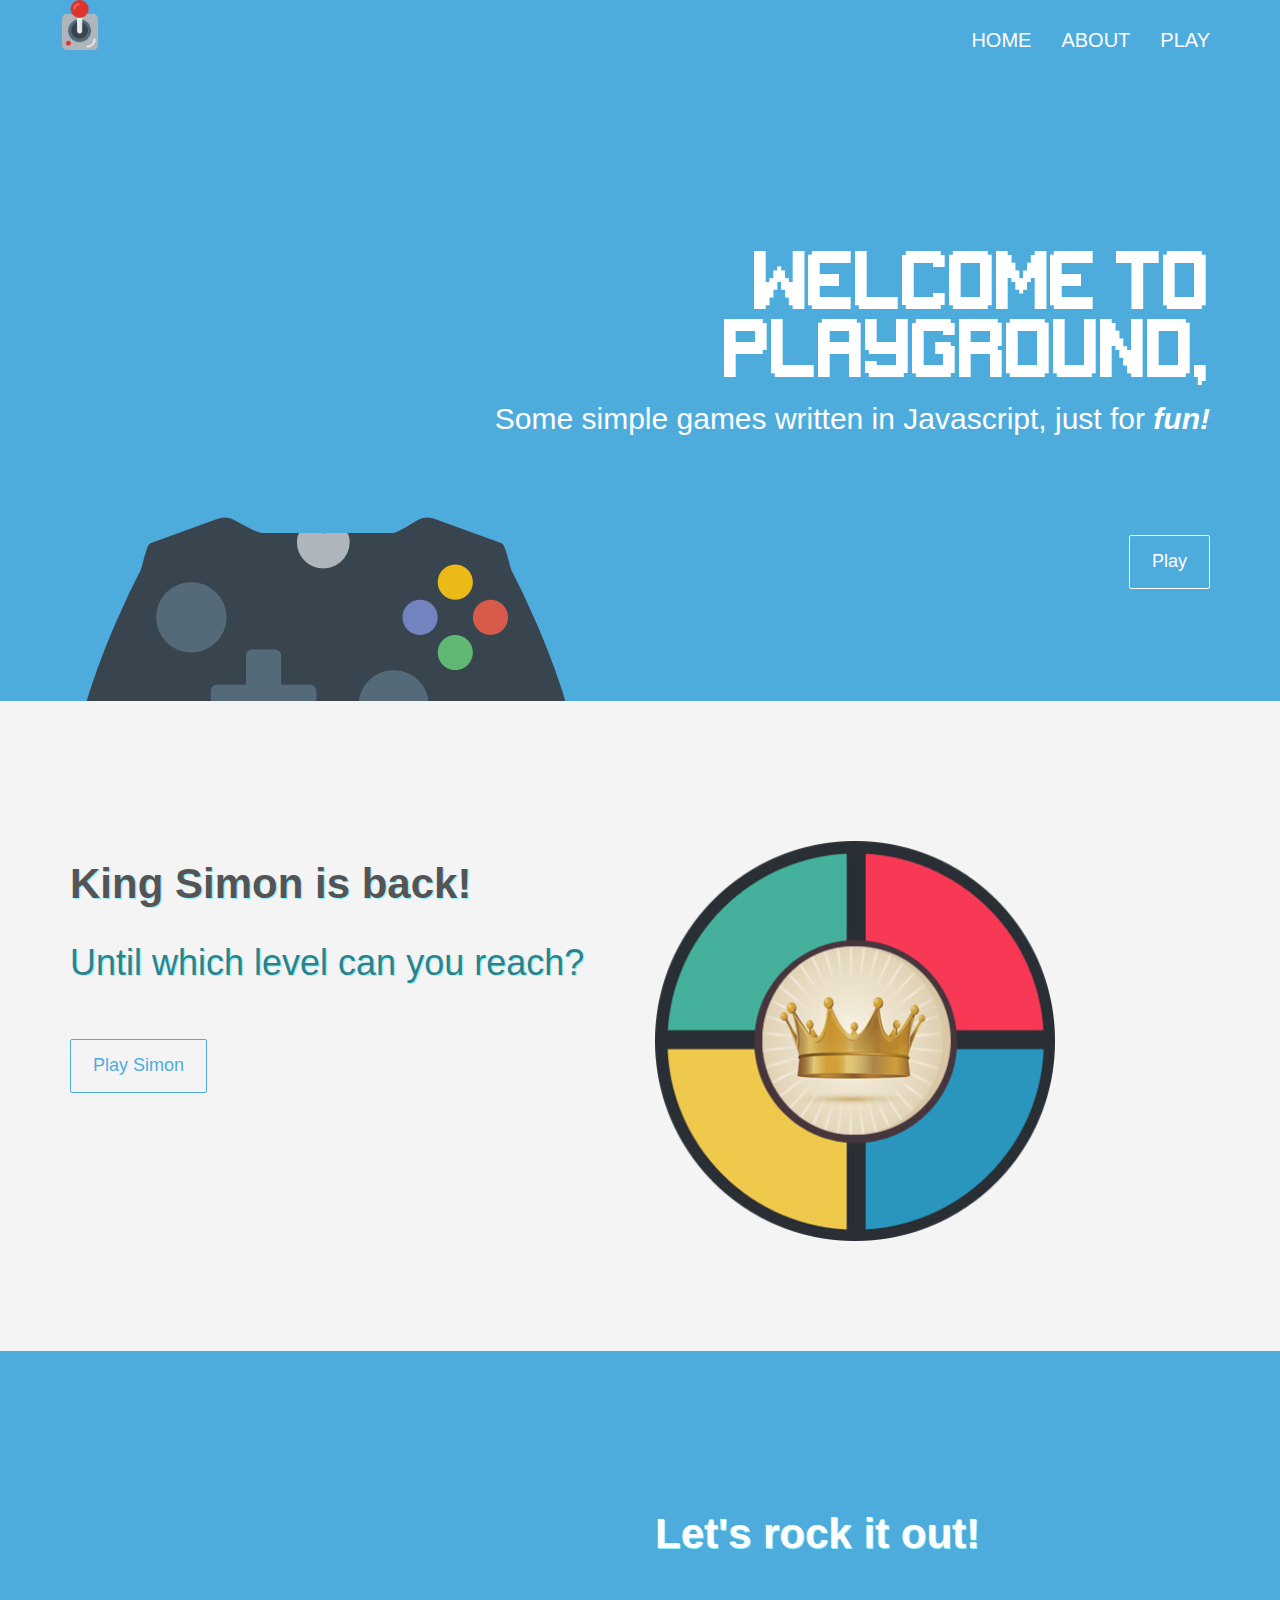
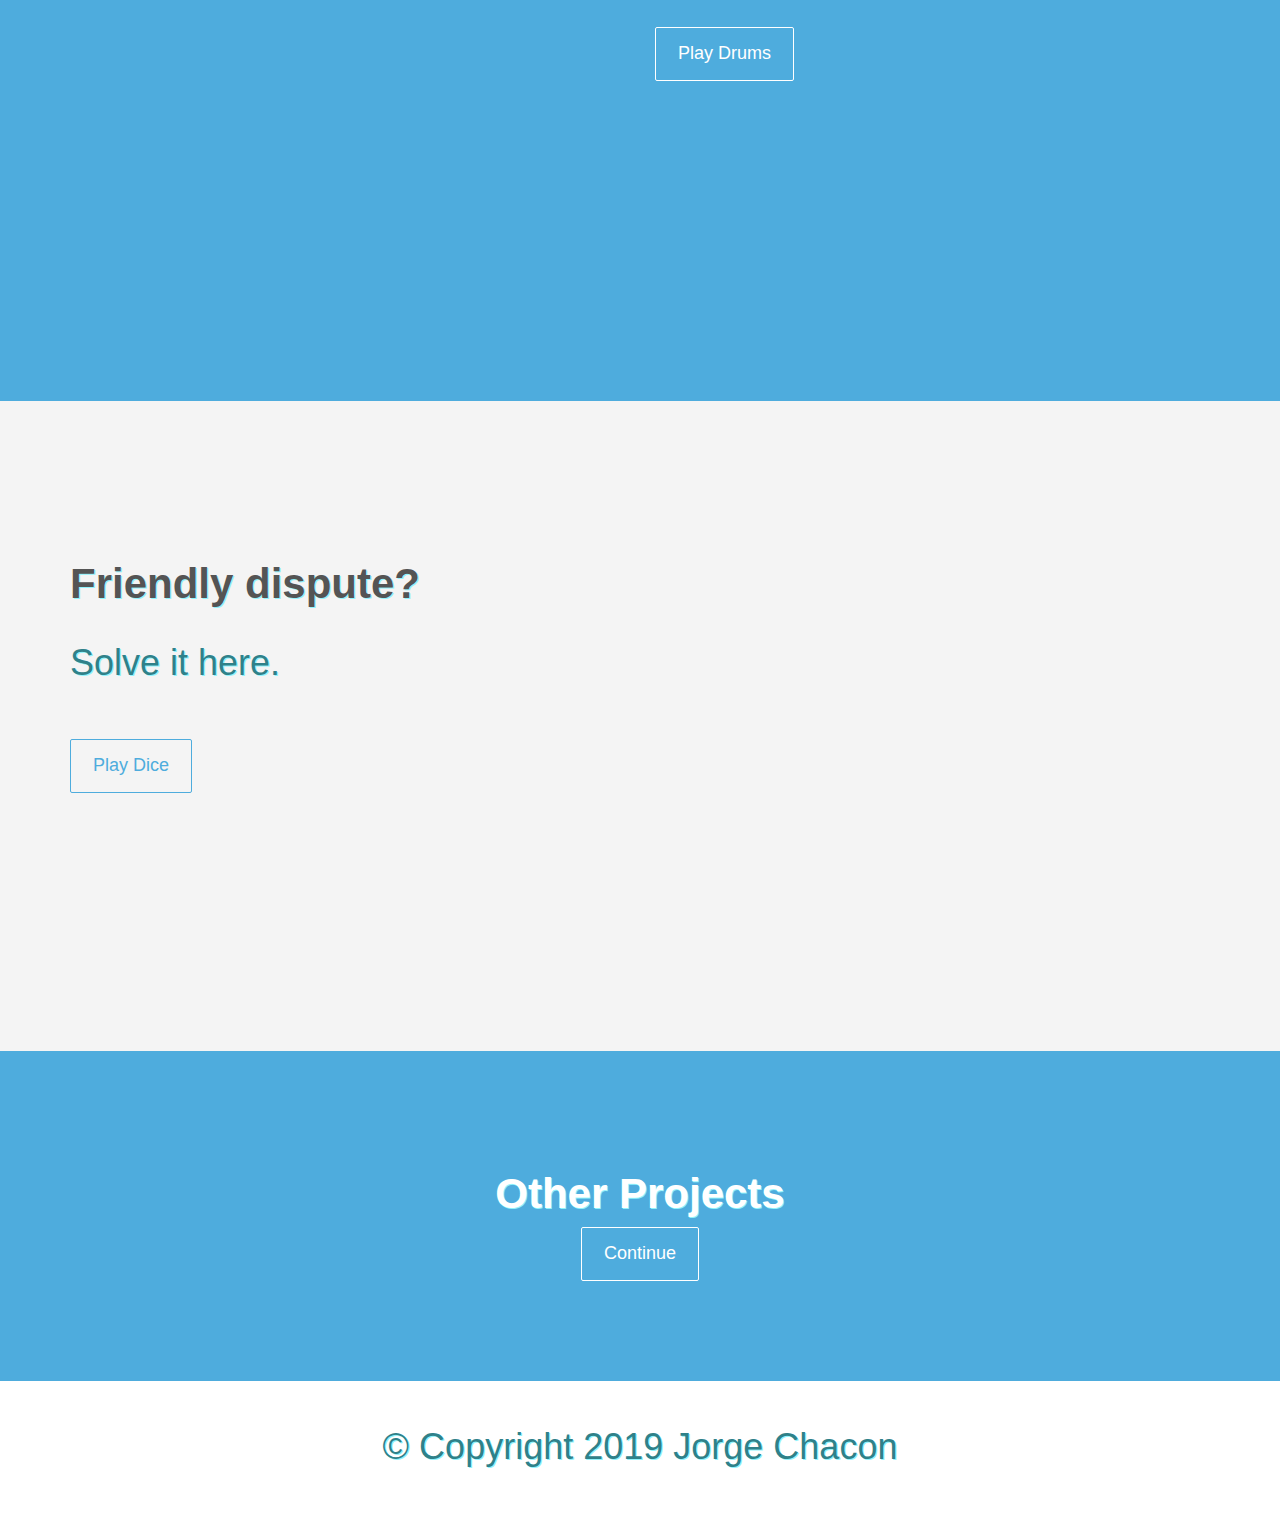
==== projects/games/index.html @ 7b8a5d4b "Add files via upload" ====
<!DOCTYPE html>
<html lang="en"><head>
  <meta charset="utf-8">
  <title>Welcome To Playground</title>
  <meta name="keywords" content="">
  <meta name="description" content="">
  <meta name="viewport" content="width=device-width">

  <meta property="og:title" content="">
	<meta property="og:type" content="website">
	<meta property="og:url" content="">
	<meta property="og:site_name" content="">
	<meta property="og:description" content="">

  <!-- Styles -->
  <link rel="stylesheet" href="css/font-awesome.min.css">
  <link rel="stylesheet" href="css/animate.css">
  <link href='http://fonts.googleapis.com/css?family=Dr+Sugiyama|Lato:400,100,100italic,300,300italic,400italic,700,700italic,900,900italic' rel='stylesheet' type='text/css'>

  <!-- Fontawesome Icons -->
  <link rel="stylesheet" href="https://use.fontawesome.com/releases/v5.8.1/css/all.css" integrity="sha384-50oBUHEmvpQ+1lW4y57PTFmhCaXp0ML5d60M1M7uH2+nqUivzIebhndOJK28anvf" crossorigin="anonymous">
  <link rel="stylesheet" href="css/bootstrap.min.css">
  <link rel="stylesheet" href="css/main.css">

  <script src="js/modernizr-2.7.1.js"></script>

  <!-- Fav and touch icons -->
  <link rel="android-chrome" sizes="512x512" href="android-chrome-512x512.png">
  <link rel="apple-touch-icon" href="apple-touch-icon.png">
  <link rel="shortcut icon" href="favicon.ico">
</head>

<body>

    <div class="navbar navbar-inverse navbar-static-top">
      <div class="container">
        <div class="navbar-header">
          <button type="button" class="navbar-toggle" data-toggle="collapse" data-target=".navbar-collapse">
            <span class="icon-bar"></span>
            <span class="icon-bar"></span>
            <span class="icon-bar"></span>
          </button>
          <a class="navbar-brand" href="index.html"><img class="logo"src="img/logo.png" alt="Logo"></a>
        </div>
        <div class="navbar-collapse collapse">
          <ul class="nav navbar-nav navbar-right">
            <li><a href="index.html">Home</a></li>
            <li><a href="#about">About</a></li>
            <li><a href="#contact">Play</a></li>
          </ul>
        </div><!--/.navbar-collapse -->
      </div>
    </div>

    <!--Header-->
    <section id="header">
      <div class="container">
        <div class="row header-text">
          <div class="col-sm-8 pull-right text-right">
           <div class="margin-100">
            <h1>Welcome To Playground,</h1>
            <h3>Some simple games written in Javascript, just for <strong><em>fun!</em></strong></h3>
           </div>
            <a href="#main1" class="btn btn-primary btn-lg">Play <i class="fas fa-dice"></i></a>
          </div>
        </div>

        <div class="row">
          <div class="col-sm-4 text-center wow fadeInUp">
            <img class="header-img" src="img/header1.png" alt="Header Image">
          </div>
        </div>

      </div>
    </section>


    <!--Main 1-->
    <section id="main1">
      <div class="container">
        <div class="row">
          <div class="col-sm-6 margin-30">
            <h2>King Simon is back!</h2><br />
            <p>Until which level can you reach?</p><br />
            <br />
            <a href="games/Simon/index.html" class="btn btn-secondary btn-lg">Play Simon <i class="fas fa-hand-pointer"></i></a>
          </div>

          <div class="col-sm-6 wow fadeInUpBig">
            <img class="main1-img img-responsive pull-right" src="img/main1.png" alt="Main1 Image">
          </div>
        </div>
      </div>
    </section>

    <!--Main 2-->
    <section id="main2">
      <div class="container">
        <div class="row">

          <div class="col-sm-6 wow fadeInUpBig">
            <img class="main2-img pull-left" src="img/main2.png" alt="Main2 Image">
          </div>

          <div class="col-sm-6 margin-30">
            <h2 class="white">Let's rock it out!</h2><br />
            <br />

            <br />
            <a href="games/Drum/index.html" class="btn btn-primary btn-lg">Play Drums <i class="fas fa-drum"></i></a>
          </div>

        </div>
      </div>
    </section>
    <!--Main 1-->
    <section id="main1">
      <div class="container">
        <div class="row">
          <div class="col-sm-6 margin-30">
            <h2>Friendly dispute?</h2><br />
            <p>Solve it here.</p><br />
            <br />
            <a href="games/Dice/index.html" class="btn btn-secondary btn-lg">Play Dice <i class="fas fa-dice"></i></a>
          </div>

          <div class="col-sm-6 wow fadeInUpBig">
            <img class="main3-img img-responsive pull-right" src="img/main3.png" alt="Main1 Image">
          </div>
        </div>
      </div>
    </section>

    <!--Message-->
    <section id="message">
      <div class="container">
        <div class="row">
          <div class="col-sm-12 text-center">
            <h2 class="white">Other Projects</h2>
            <a href="../../index.html" class="btn btn-primary btn-lg">Continue <i class="fas fa-pencil-ruler"></i></a>
          </div>
        </div>
      </div>
    </section>

    <footer>
      <div class="container">
        <div class="row">
          <div class="col-sm-12 text-center">
            <p>© Copyright 2019 <i class="fas fa-robot icon-foot"></i> Jorge Chacon</p>
          </div>
        </div>
      </div>
    </footer>

    <!-- Javascript
    ================================================== -->
    <!-- Placed at the end of the document so the pages load faster -->
    <script src="//ajax.googleapis.com/ajax/libs/jquery/2.1.0/jquery.min.js"></script>
    <script>window.jQuery || document.write('<script src="js/jquery-2.1.0.min.js"><\/script>')</script>
    <script src="js/bootstrap.min.js"></script>
    <script src="js/wow.min.js"></script>
    <script src="js/main.js"></script>

    <script>
      new WOW().init();
    </script>


    </body>
</html>
---- projects/games/css/main.css ----
/*!
 * Perth
 * PSD Created by Peter Finlan http://dribbble.com/peterfinlan
 *
 * Coding by Theme Armada
 * Visit us for more Bootstrap themes at: http://www.themearmada.com
 * Handcrafted with love in Atlanta!
 */

/* ==========================================================================
   Global styles
   ========================================================================== */
   @font-face {
     font-family: Gameplay;
     src: url('../fonts/Gameplay.ttf');
   }
h1{
  font-family: 'Gameplay';
}
@import url('https://fonts.googleapis.com/css?family=Roboto:300,400,900&display=swap');
h2{
  font-family: 'Roboto', sans-serif;
  font-weight: 900;
}
h3,p, .navbar-nav {
  font-family: 'Roboto', sans-serif;
  font-weight: 400;
}




h1 {
  font-size: 62px;
  color: #ffffff;
}


h2 {
  font-size: 42px;
  /* font-weight: 300; */
  color: #545454;
  text-shadow: 1px 1px #91f3fc;
}

h3 {
  font-size: 30px;
  /* font-weight: 300; */
  color: #ffffff;
}

p {
  color: #2f8189;
  font-size: 36px;
  text-shadow: 1px 1px #91f3fc;
}


/*-------------------Margins----------------*/
.margin-0 {
    margin-bottom: 0 !important;
}
.margin-10 {
    margin-bottom: 10px !important;
}
.margin-15 {
    margin-bottom: 15px !important;
}
.margin-20 {
    margin-bottom: 20px !important;
}
.margin-30 {
    margin-bottom: 30px !important;
}
.margin-40 {
    margin-bottom: 40px !important;
}
.margin-50 {
    margin-bottom: 50px !important;
}
.margin-60 {
    margin-bottom: 60px !important;
}
.margin-70 {
    margin-bottom: 70px !important;
}
.margin-80 {
    margin-bottom: 80px !important;
}
.margin-90 {
    margin-bottom: 90px !important;
}
.margin-100 {
    margin-bottom: 100px !important;
}



/*-------------------Buttons----------------*/
.btn {
    -moz-user-select: none;
    background-image: none;
    border: 1px solid rgba(0, 0, 0, 0);
    border-radius: 2px;
    cursor: pointer;
    display: inline-block;
    font-size: 14px;
    font-weight: 400;
    line-height: 1.42857;
    margin-bottom: 0;
    padding: 6px 12px;
    text-align: center;
    vertical-align: middle;
    white-space: nowrap;
}

.btn-lg {
    border-radius: 2px;
    font-size: 18px;
    line-height: 1.33;
    padding: 14px 22px;
}

.btn-primary {
    background-color: transparent;
    border-color: #FFFFFF;
    color: #FFFFFF;
}

.btn-primary:hover, .btn-primary:focus, .btn-primary:active, .btn-primary.active, .open .dropdown-toggle.btn-primary {
    background-color: #ffffff;
    border-color: #FFFFFF;
    color: #545454;

    -webkit-transition: all 0.35s ease-in-out;
    -moz-transition: all 0.35s ease-in-out;
    -o-transition: all 0.35s ease-in-out;
    transition: all 0.35s ease-in-out;
}

.btn-secondary {
    background-color: transparent;
    border-color: #4eacdd;
    color: #4eacdd;
}

.btn-secondary:hover, .btn-secondary:focus, .btn-secondary:active, .btn-secondary.active, .open .dropdown-toggle.btn-secondary {
    background-color: #4eacdd;
    border-color: #4eacdd;
    color: #ffffff;

    -webkit-transition: all 0.35s ease-in-out;
    -moz-transition: all 0.35s ease-in-out;
    -o-transition: all 0.35s ease-in-out;
    transition: all 0.35s ease-in-out;
}


/*-------------------Colors----------------*/
.dark-gray {
  color: #545454;
}

.light-gray {
  color: #f4f4f4;
}

.white {
  color: #ffffff;
}

.green {
  color: #13c4af;
}

.blue {
  color: #4eacdd;
}



/* ==========================================================================
   Navigation styles
   ========================================================================== */
.navbar-inverse {
    background-color: #4eabde;
    border-color: rgba(0, 0, 0, 0);
}

.navbar-brand {
    padding: 0px;
}
.logo{
  width: 50px;
}

.navbar {
  margin-bottom: 0px;
}

.navbar-inverse .navbar-nav > li > a {
    color: #ffffff;
    font-weight: 400;
    text-transform: uppercase;
    font-size: 20px;
    padding-top: 30px;
    padding-bottom: 0;
    /* padding-right: 100px; */
}

.navbar-inverse .navbar-toggle {
    border-color: rgba(0, 0, 0, 0);
}

.navbar-inverse .navbar-toggle:hover, .navbar-inverse .navbar-toggle:focus {
    background-color: rgba(0, 0, 0, 0);
}

.navbar-inverse .navbar-collapse, .navbar-inverse .navbar-form {
    border-color: rgba(0, 0, 0, 0);
    border: 0px;
    box-shadow: 0 0px 0 rgba(0, 0, 0, 0.0) inset;
}







/* ==========================================================================
   Main styles
   ========================================================================== */
#header {
  background: #4eacdd;
  height: 650px;
  overflow: hidden;
}


.header-text {
  padding-top: 175px;
}

.header-img {
  margin-top: -150px;
}

#main1 {
  background: #f4f4f4;
  padding-top: 140px;
  min-height: 650px;
  overflow: hidden;
  height: auto;
}

.main1-img {
  position: absolute;
  width: 400px;
}


blockquote {
    border-left: 8px solid #4eacdd;
    font-size: 16.5px;
    color: #7e7e7e;
    font-style: italic;
    margin: 0 0 20px;
    padding: 0px 20px;
}

#main2 {
  background: #4eacdd;
  padding-top: 140px;
  height: 650px;
  overflow: hidden;
}

.main2-img {
    left: 0;
    /* margin-left: -100px; */
    /* margin-top: 50px; */
    position: absolute;
    width: 500px;
}


#message {
  padding: 100px 0px;
  background: #4eacdd;
}

#bottom {
  padding: 220px 0px;
  background: #f4f4f4;
  overflow-y: hidden;
}

.social li a {
  width: 60px;
  height: 60px;
  border-radius: 30px;
  border: 2px solid #545454;
  background: transparent;
  color: #545454;
  padding: 14px 16px;
  display: block;
}

.social li a:hover {
  border: 2px solid #aeaeae;
  background: transparent;
  color: #aeaeae;

  -webkit-transition: all 0.35s ease-in-out;
    -moz-transition: all 0.35s ease-in-out;
    -o-transition: all 0.35s ease-in-out;
    transition: all 0.35s ease-in-out;
}

.social li {
  margin-left: 15px;
  margin-right: 15px;
}

.form-control {
    background-color: #FFFFFF;
    background-image: none;
    border: 0 solid #CCCCCC;
    border-radius: 2px;
    box-shadow: 0 1px 1px rgba(0, 0, 0, 0.075) inset;
    color: #555555;
    display: block;
    font-size: 14px;
    height: 55px;
    line-height: 1.42857;
    padding: 6px 12px;
    transition: border-color 0.15s ease-in-out 0s, box-shadow 0.15s ease-in-out 0s;
    width: 100%;
}

footer {
  background: #ffffff;
  padding: 40px 0px;
}



/* ==========================================================================
   Mobile styles
   ========================================================================== */
/* Landscape phones and down */
@media (max-width: 480px) {

.header-img {
  position: absolute;
  margin-left: -120px;
  left:0;
}

#main1 {
   padding-bottom: 170px;
}

.navbar-nav {
  text-align: right;
}

.main2-img {
    margin-left: 150px;
    margin-top: 360px;
    width: 100%;
    max-width: 600px;
}

}

/* Landscape phone to portrait tablet */
@media (min-width: 481px) and (max-width: 767px) {

.header-img {
  position: absolute;
  margin-left: -30px;
  left:0;
}

#main1 {
   padding-bottom: 170px;
}

.navbar-nav {
  text-align: right;
}

.main2-img {
    margin-left: 150px;
    margin-top: 260px;
    width: 100%;
    max-width: 600px;
}

}


/* Portrait tablet to landscape and desktop */
@media (min-width: 768px) and (max-width: 991px) {

.main2-img {
    margin-left: -550px;

}


}



/* Desktops and laptops */
@media (min-width: 992px) and (max-width: 1199px) {

.main2-img {
    margin-left: -400px;

}

}



/* Large screens */
@media (min-width: 1200px) and (max-width: 3000px) {

}
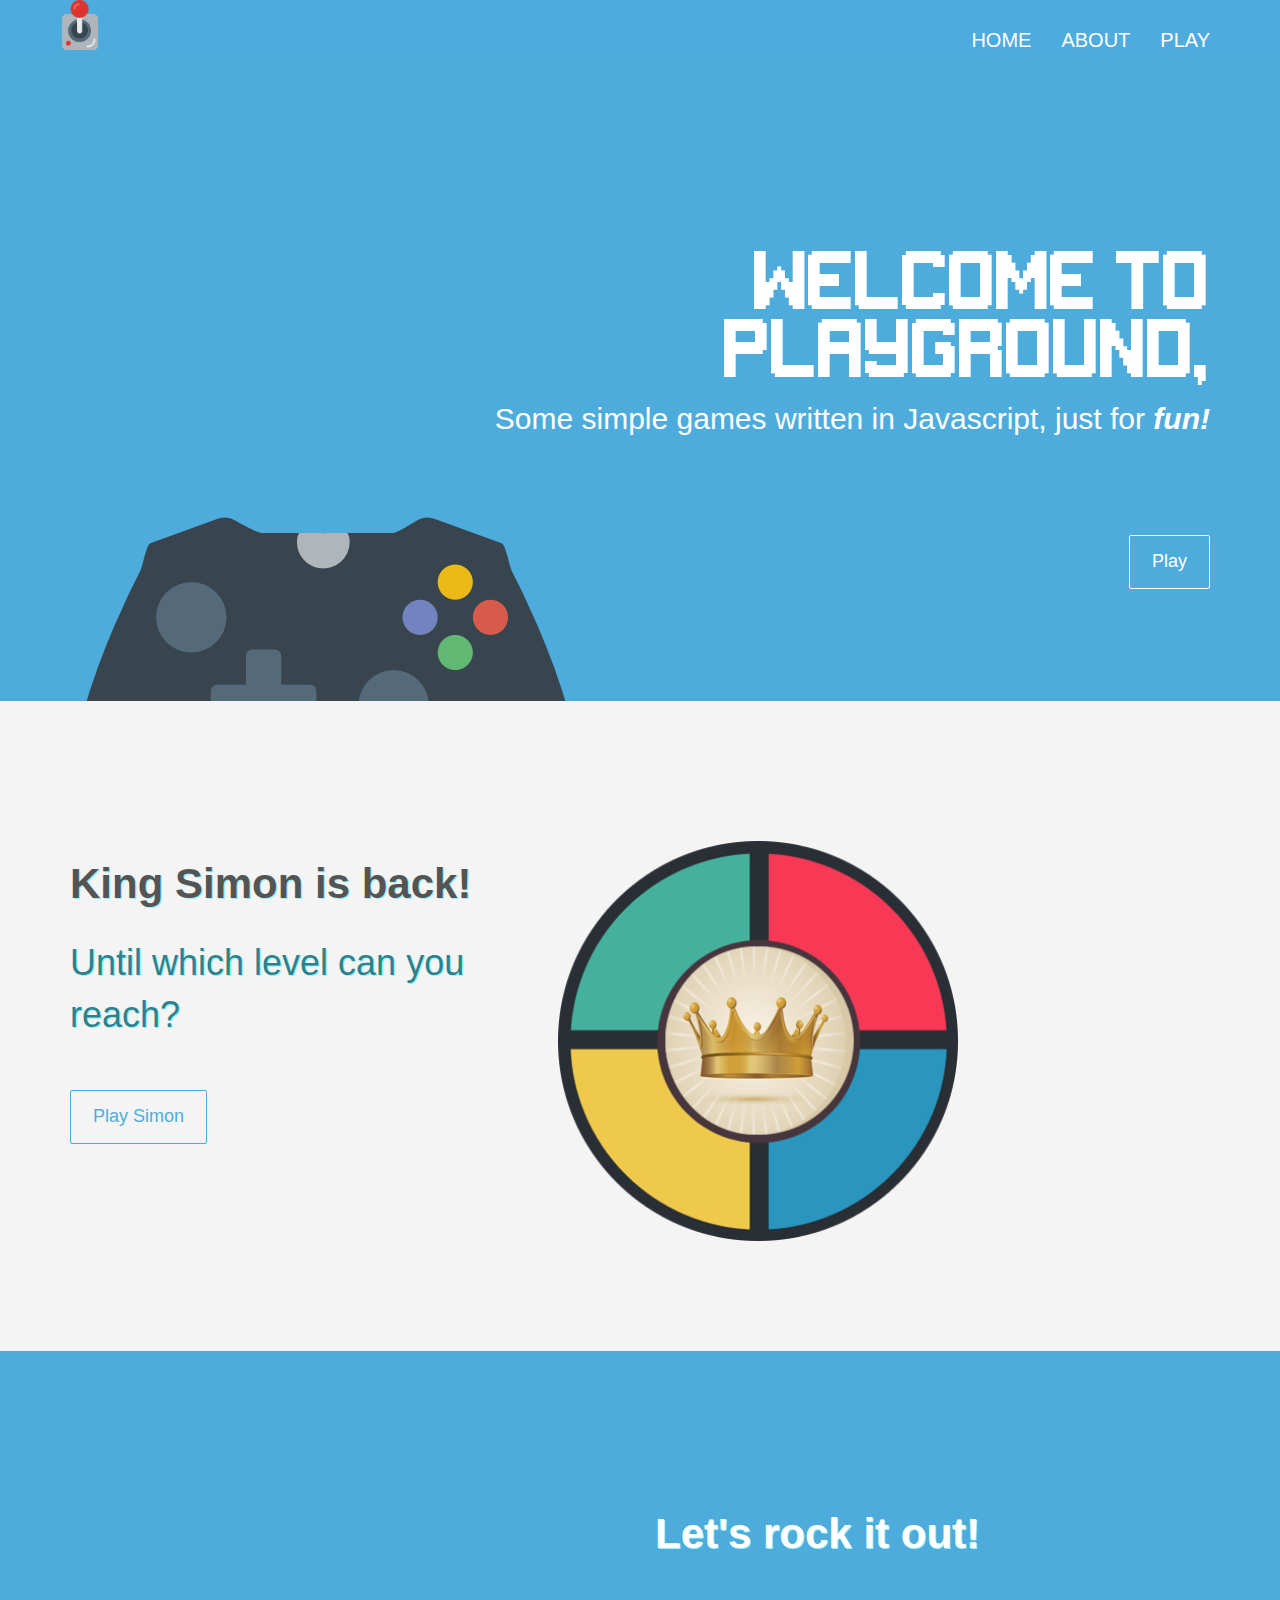
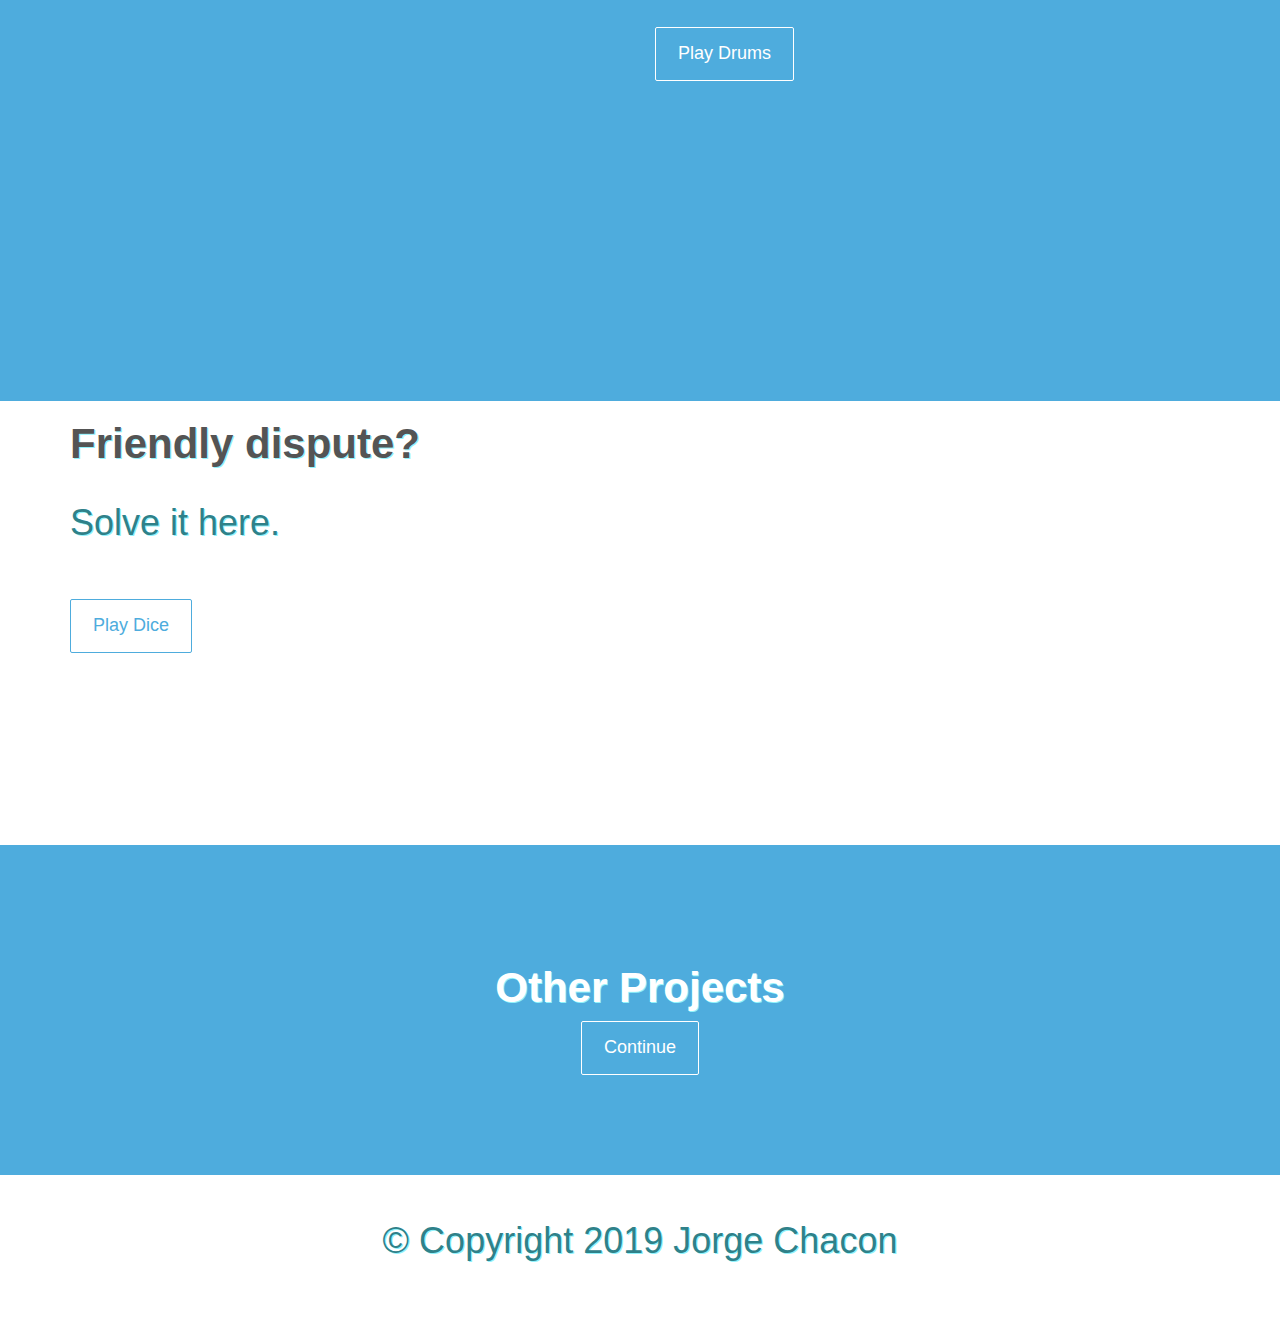
==== commit 3fcca9c5: "Update index.html" ====
--- a/projects/games/index.html
+++ b/projects/games/index.html
@@ -22,7 +22,7 @@
   <link rel="stylesheet" href="css/bootstrap.min.css">
   <link rel="stylesheet" href="css/main.css">
 
-  <script src="js/modernizr-2.7.1.js"></script>
+  <script src="js/modernizer-2.7.1.js"></script>
 
   <!-- Fav and touch icons -->
   <link rel="android-chrome" sizes="512x512" href="android-chrome-512x512.png">
@@ -79,7 +79,7 @@
     <section id="main1">
       <div class="container">
         <div class="row">
-          <div class="col-sm-6 margin-30">
+          <div class="col-sm-5 margin-30 container1">
             <h2>King Simon is back!</h2><br />
             <p>Until which level can you reach?</p><br />
             <br />
@@ -113,11 +113,11 @@
         </div>
       </div>
     </section>
-    <!--Main 1-->
-    <section id="main1">
+    <!--Main 3-->
+    <section id="main3">
       <div class="container">
         <div class="row">
-          <div class="col-sm-6 margin-30">
+          <div class="col-sm-5 margin-30 container3">
             <h2>Friendly dispute?</h2><br />
             <p>Solve it here.</p><br />
             <br />
@@ -156,8 +156,8 @@
     <!-- Javascript
     ================================================== -->
     <!-- Placed at the end of the document so the pages load faster -->
-    <script src="//ajax.googleapis.com/ajax/libs/jquery/2.1.0/jquery.min.js"></script>
-    <script>window.jQuery || document.write('<script src="js/jquery-2.1.0.min.js"><\/script>')</script>
+    <script src="https://code.jquery.com/jquery-3.3.1.slim.min.js" integrity="sha384-q8i/X+965DzO0rT7abK41JStQIAqVgRVzpbzo5smXKp4YfRvH+8abtTE1Pi6jizo" crossorigin="anonymous"></script>
+    <script>window.jQuery || document.write('<script src="https://code.jquery.com/jquery-3.3.1.slim.min.js"><\/script>')</script>
     <script src="js/bootstrap.min.js"></script>
     <script src="js/wow.min.js"></script>
     <script src="js/main.js"></script>
